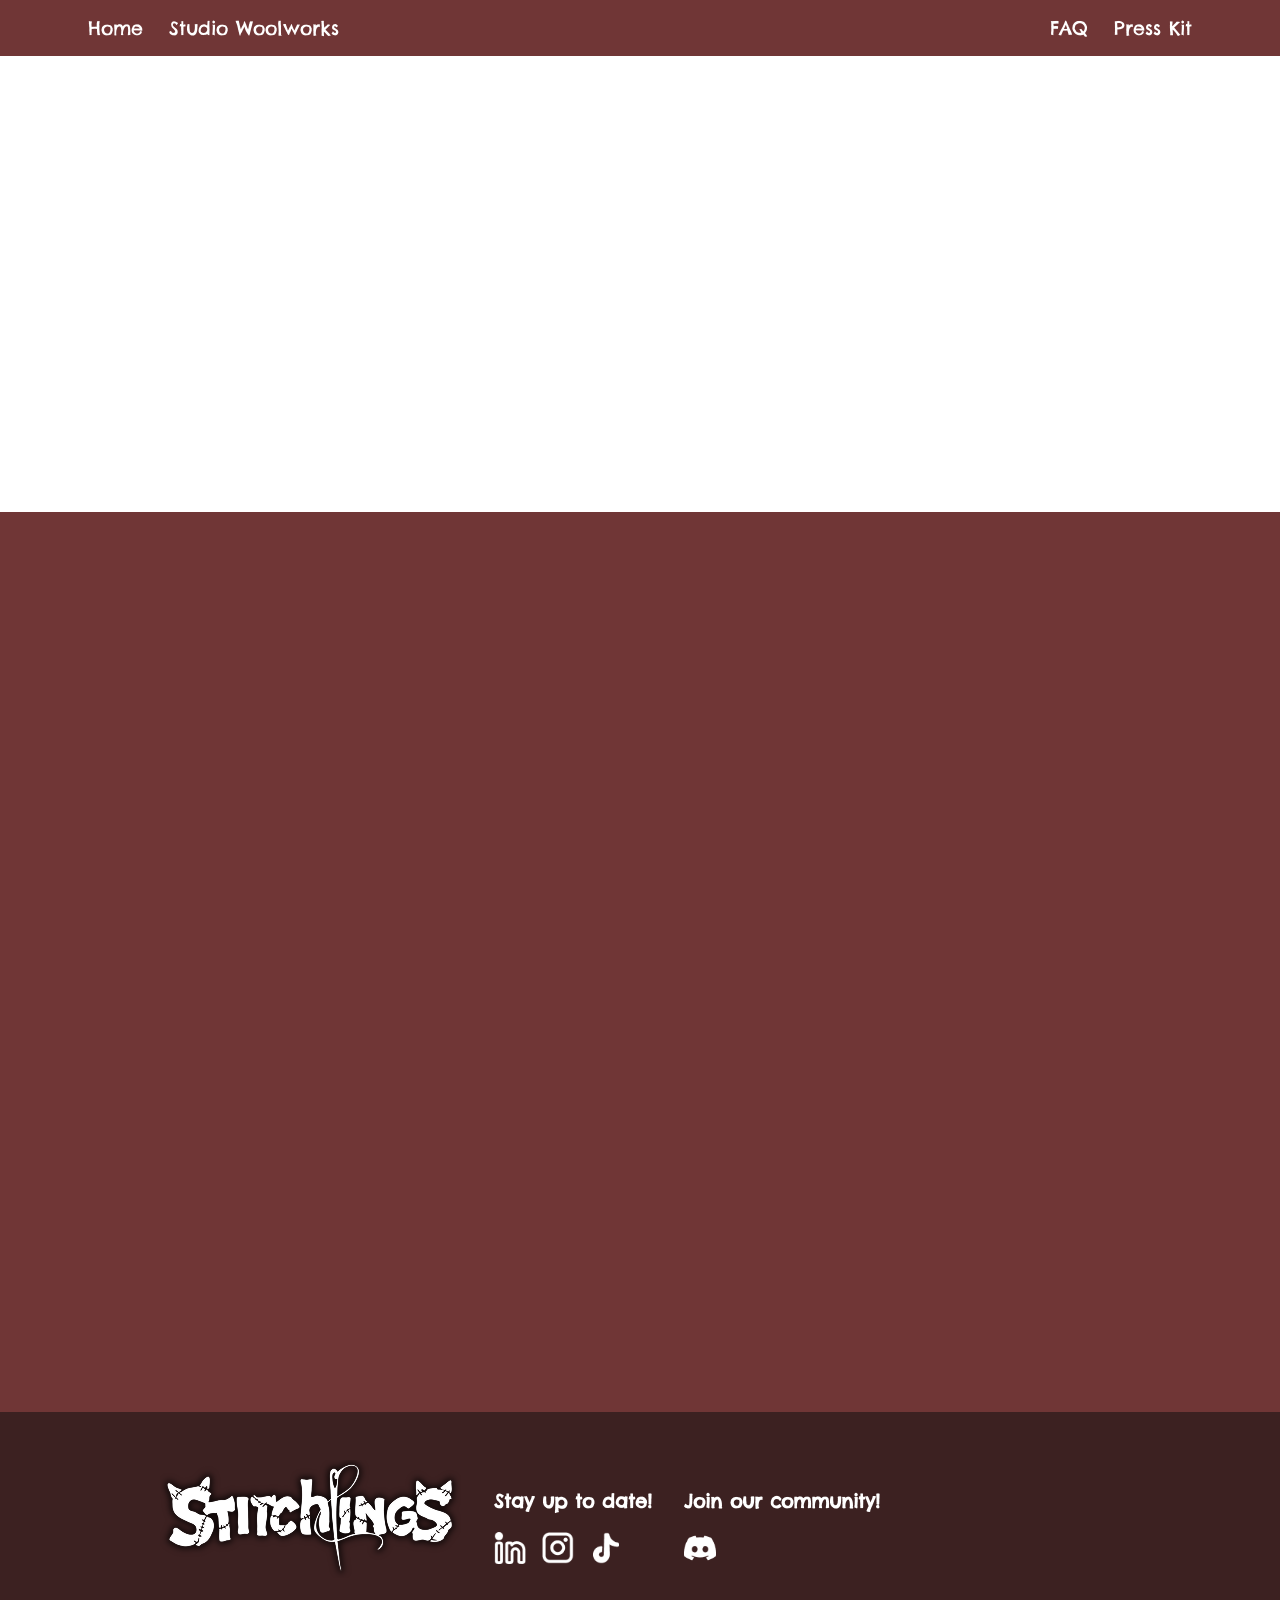
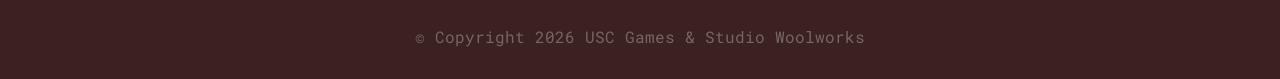
==== index.html @ 8616b94d "header, footer, parallax setup" ====
<!DOCTYPE html>
<html lang="en">

<head>
	<meta charset="UTF-8">
	<meta name="viewport" content="width=device-width, initial-scale=1.0">
	<link rel="icon" type="image/png" href="/assets/imgs/favicons/mainIcon.png">

	<link rel="stylesheet" href="/css/style.css">
	<link rel="stylesheet" href="/css/stitch.css">
	<link rel="stylesheet" href="/css/home.css">
	<script src="/js/components.js" defer></script>

	<title>Stitchlings!</title>
</head>

<body>
	<nav-bar></nav-bar>

	<div id="parallax">
		<img src="/assets/imgs/parallax/keyArt.jpg" />
	</div>

	<div id="content">
	</div>

	<stitch-footer></stitch-footer>
</body>

</html>
---- css/style.css ----
/* setting colors */
:root {
	--bg: #703636;
	--bg2: #3C2121;
	--titleText: #fffcbf;
	--bodyText: #fff;
}

/* creating fonts */
@font-face {
	font-family: 'Roboto Mono';
	src: url('/assets/fonts/RobotoMono-Italic-VariableFont_wght.ttf');
	font-weight: 100 700;
	font-style: italic;
}

@font-face {
	font-family: 'Roboto Mono';
	src: url('/assets/fonts/RobotoMono-VariableFont_wght.ttf');
	font-weight: 100 700;
	font-style: normal;
}

@font-face {
	font-family: 'Chelsea Market';
	src: url('/assets/fonts/ChelseaMarket-Regular.ttf') format('truetype');
	font-style: normal;
}

/* helpful css start */
html,
body {
	margin: 0;
	padding: 0;
}

* {
	color: var(--bodyText);
	font-family: 'Roboto Mono', Courier, monospace;
	box-sizing: border-box;
}

h1,
h2,
h3,
h4,
h5,
h6,
button {
	color: var(--titleText);
	font-family: 'Chelsea Market', Haettenschweiler, 'Arial Narrow Bold', sans-serif;
}

.row {
	display: flex;
	flex-direction: row;
	align-items: center;
}

.col {
	display: flex;
	flex-direction: column;
	align-items: center;
}
---- css/stitch.css ----
nav {
	background-color: var(--bg);
	padding: 1rem 5rem;
	justify-content: space-between;
	width: 100vw;
	position: fixed;
	z-index: 10;

	a {
		font-family: 'Chelsea Market';
		font-size: 1.2rem;
		text-decoration: none;
		margin: 0 0.5rem;
	}
}

footer {
	background-color: var(--bg2);
	padding: 3rem 10rem 1rem 10rem;
	z-index: 5;

	h3 {
		color: var(--bodyText);
	}

	&>div {
		width: 100%;
		justify-content: space-between;
		padding-right: 15rem;
	}

	&>p {
		margin-top: 3rem;
		color: rgba(255, 255, 255, 0.3);
	}

	.icons {
		align-self: flex-start;

		img {
			width: 2rem;
			margin-right: 1rem;
		}
	}
}

div#parallax {
	width: 100%;
	height: 40vw;
	z-index: -10;

	img {
		width: 100%;
		position: relative;
		z-index: inherit;
	}
}

div#content {
	background-color: var(--bg);
	padding: 5rem;
	position: relative;
	z-index: 5;

	/* testing "fake content" */
	height: 100vh;
}
---- css/home.css ----
div#parallax img {
	margin-top: -7vw;
}
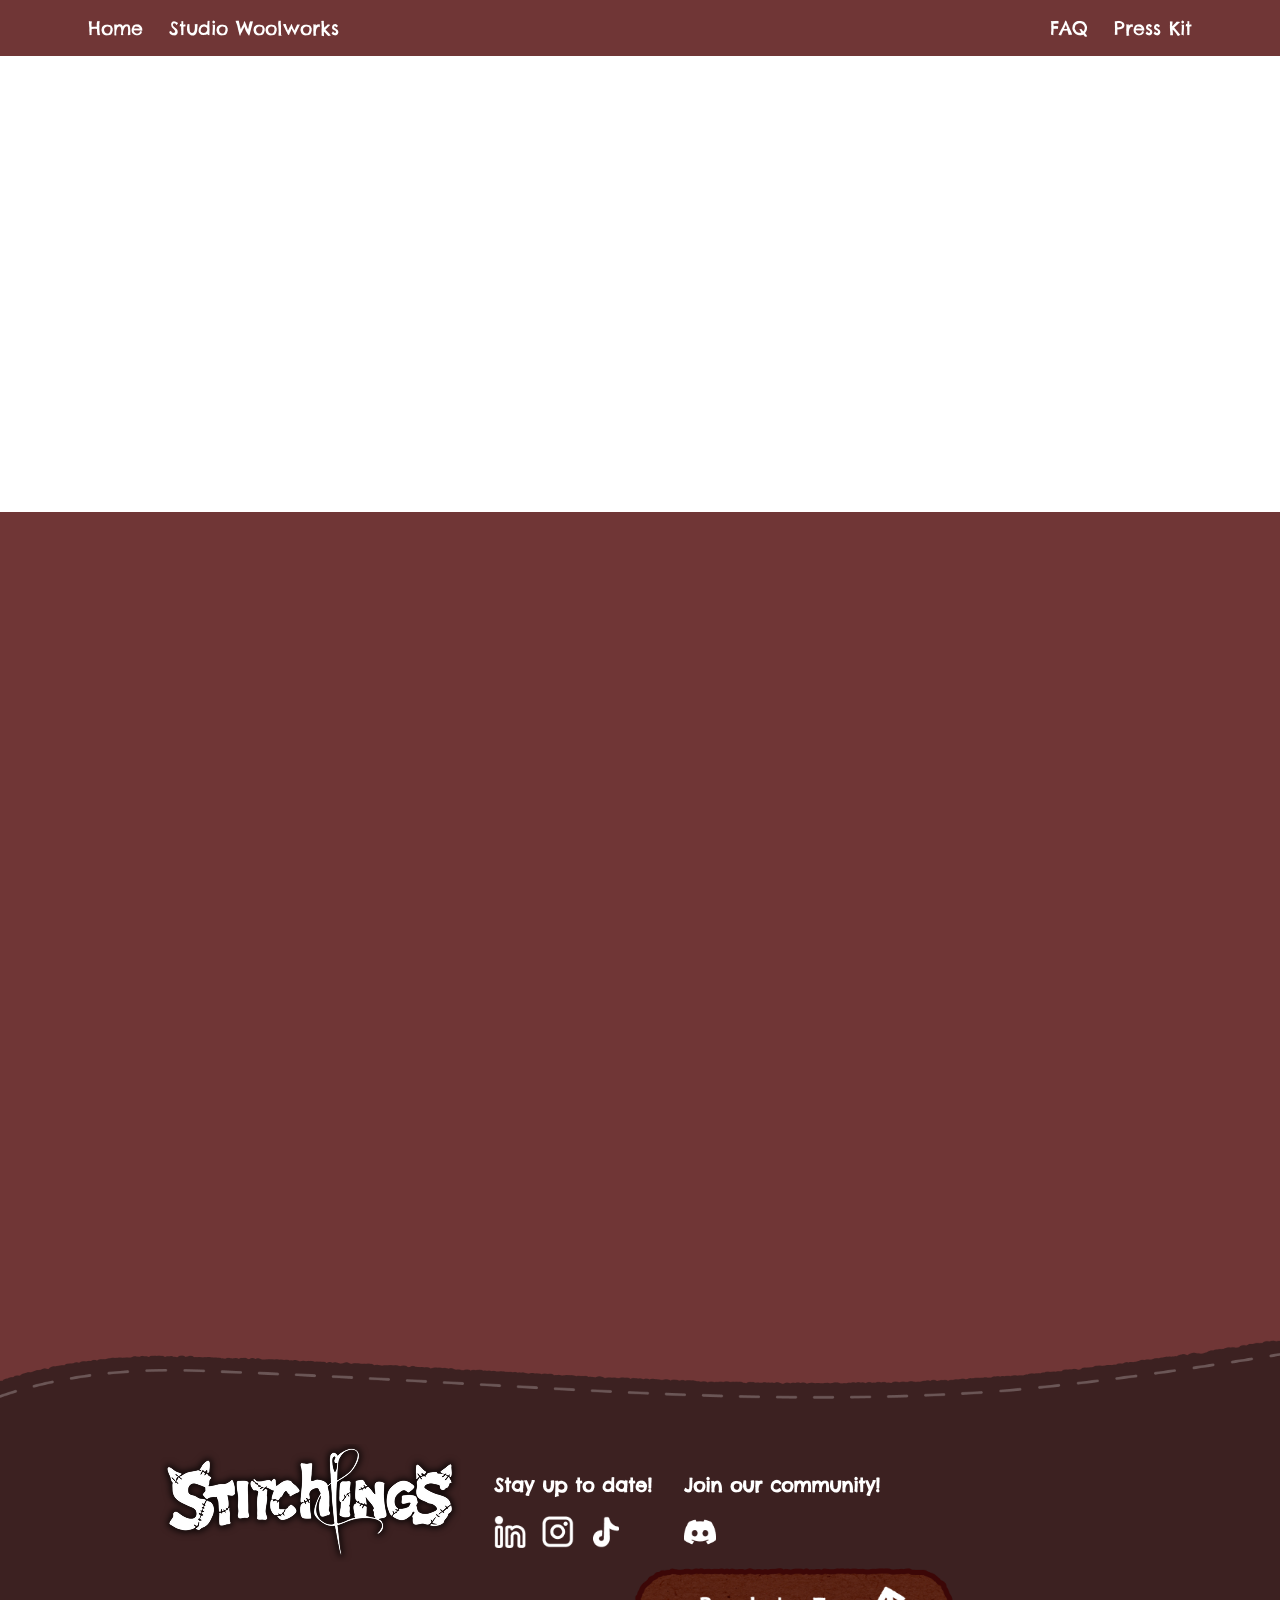
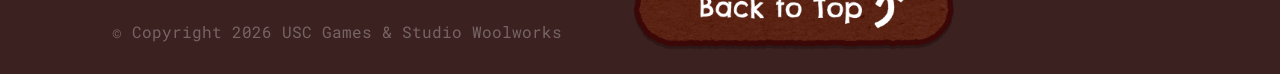
==== commit 29022c23: "footer updates (back to top, border)" ====
--- a/index.html
+++ b/index.html
@@ -4,27 +4,28 @@
 <head>
 	<meta charset="UTF-8">
 	<meta name="viewport" content="width=device-width, initial-scale=1.0">
-	<link rel="icon" type="image/png" href="/assets/imgs/favicons/mainIcon.png">
+	<link rel="icon" type="image/png" href="assets/imgs/favicons/mainIcon.png">
 
-	<link rel="stylesheet" href="/css/style.css">
-	<link rel="stylesheet" href="/css/stitch.css">
-	<link rel="stylesheet" href="/css/home.css">
-	<script src="/js/components.js" defer></script>
+	<link rel="stylesheet" href="css/style.css">
+	<link rel="stylesheet" href="css/stitch.css">
+	<link rel="stylesheet" href="css/home.css">
+	<script src="js/components.js" defer></script>
+	<script src="js/buttons.js" defer></script>
 
 	<title>Stitchlings!</title>
 </head>
 
 <body>
-	<nav-bar></nav-bar>
+	<nav-bar base></nav-bar>
 
 	<div id="parallax">
-		<img src="/assets/imgs/parallax/keyArt.jpg" />
+		<img src="assets/imgs/parallax/keyArt.jpg" />
 	</div>
 
 	<div id="content">
 	</div>
 
-	<stitch-footer></stitch-footer>
+	<stitch-footer base></stitch-footer>
 </body>
 
 </html>
--- a/css/stitch.css
+++ b/css/stitch.css
@@ -15,8 +15,9 @@
 }
 
 footer {
+	position: relative;
 	background-color: var(--bg2);
-	padding: 3rem 10rem 1rem 10rem;
+	padding: 2rem 10rem 7rem 10rem;
 	z-index: 5;
 
 	h3 {
@@ -42,6 +43,29 @@
 			margin-right: 1rem;
 		}
 	}
+
+	#back-to-top-btn {
+		position: absolute;
+		bottom: 2rem;
+		right: 15rem;
+
+		img {
+			width: 20rem;
+		}
+	}
+
+	#copyright {
+		position: absolute;
+		bottom: 1rem;
+		left: 7rem;
+	}
+
+	#footer-top {
+		position: absolute;
+		top: 0;
+		transform: translateY(-100%);
+		width: 100vw;
+	}
 }
 
 div#parallax {
@@ -64,4 +88,34 @@
 
 	/* testing "fake content" */
 	height: 100vh;
+}
+
+.sprite-swap-btn {
+	background-color: transparent;
+	border: none;
+	position: relative;
+	transition-duration: 0.3s;
+
+	img {
+		position: absolute;
+		transform: translate(-50%, -50%);
+	}
+
+	&> :last-child {
+		display: none;
+	}
+
+	&:hover> :last-child {
+		display: block;
+	}
+
+	/* animation */
+	&:hover {
+		transform: scale(1.2) rotate(5deg);
+	}
+
+	&:active {
+		scale: 0.8;
+		filter: brightness(0.8);
+	}
 }
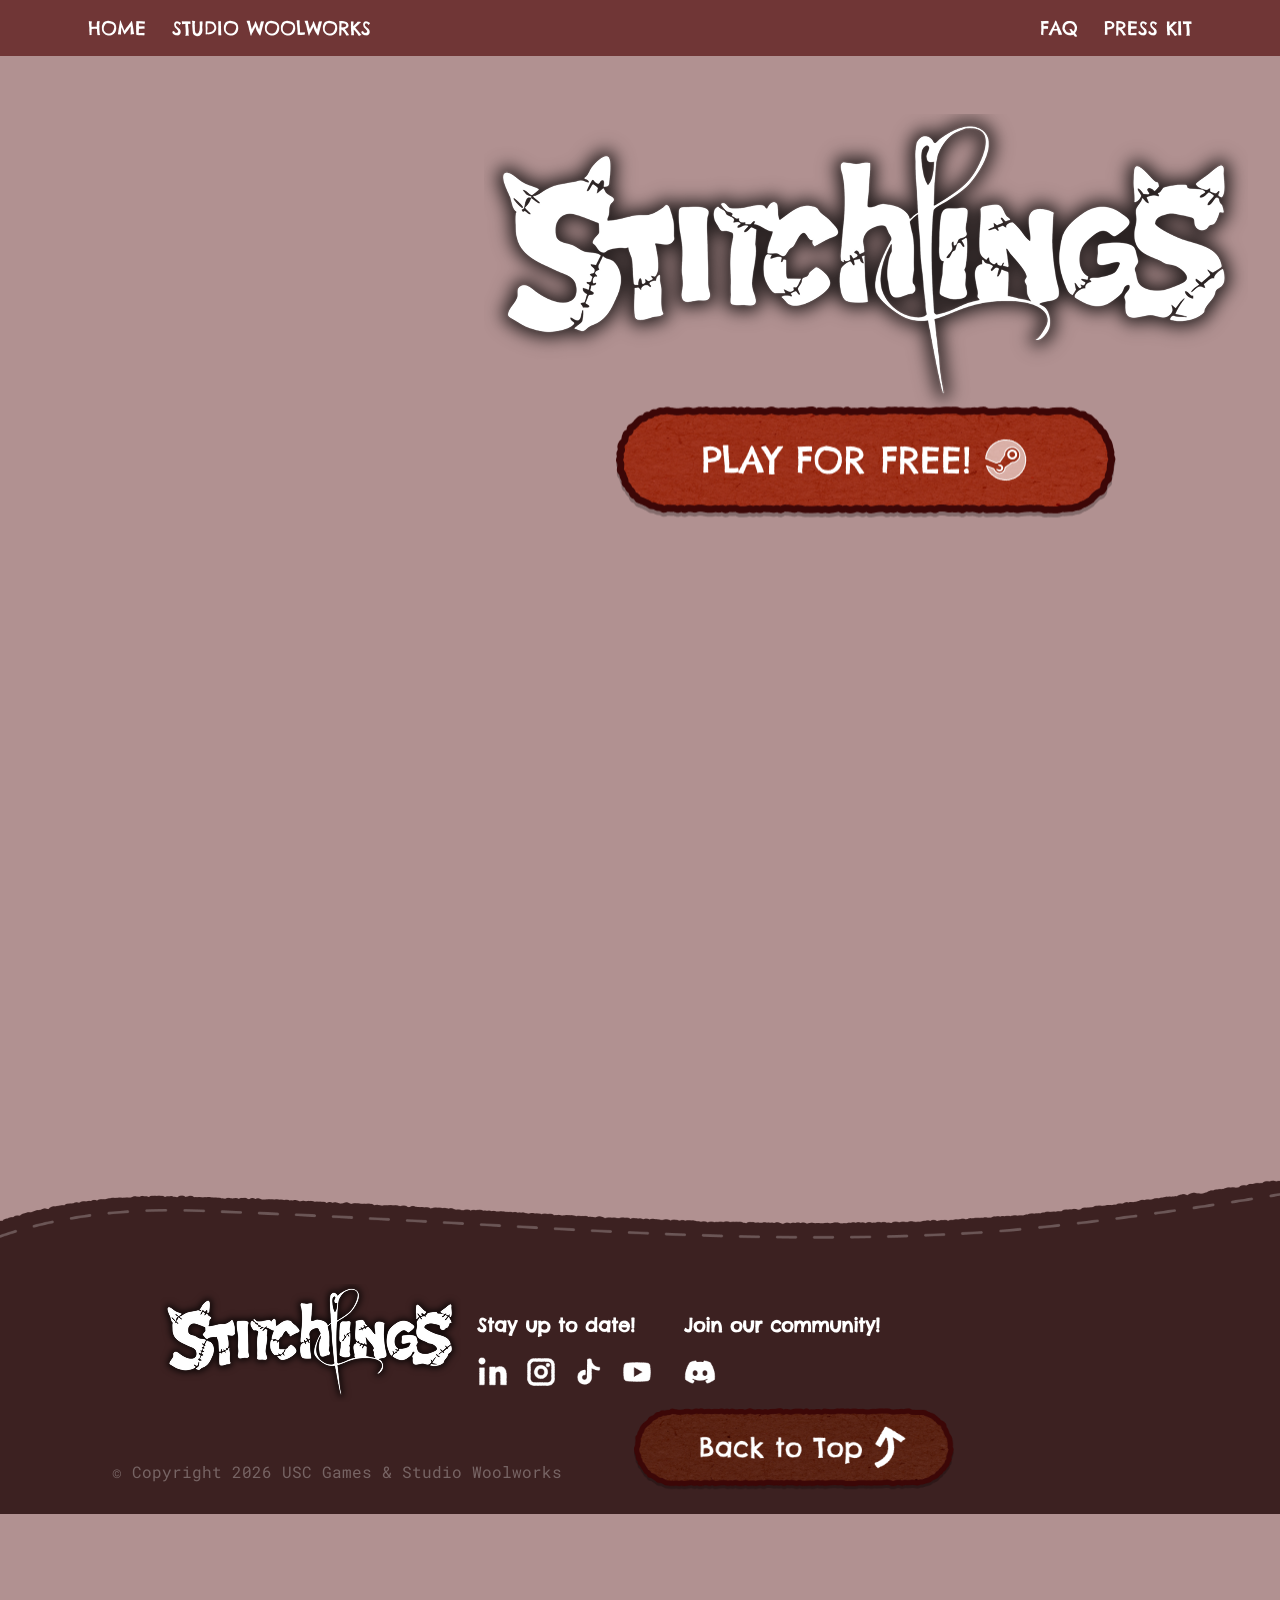
==== commit 33bec921: "nav coloring + home page header info + footer added youtube link" ====
--- a/index.html
+++ b/index.html
@@ -22,6 +22,19 @@
 		<img src="assets/imgs/parallax/keyArt.jpg" />
 	</div>
 
+	<div id="header" class="row">
+		<iframe width="560" height="315" src="https://www.youtube.com/watch?v=xlKDBxx47UQ" title="Stitchlings Trailer"
+			frameborder="0" allow="accelerometer; clipboard-write; encrypted-media; gyroscope; picture-in-picture; web-share"
+			allowfullscreen>
+		</iframe>
+		<div class="col">
+			<img src="./assets/imgs/logo.png" alt="logo" class="logo" />
+			<a href="https://store.steampowered.com/app/4200560/Stitchlings/" target="_blank">
+				<sprite-btn id="play-btn" imgId="play" base></sprite-btn>
+			</a>
+		</div>
+	</div>
+
 	<div id="content">
 	</div>
 
--- a/css/stitch.css
+++ b/css/stitch.css
@@ -1,3 +1,11 @@
+#content {
+	background-color: transparent !important;
+	background-image: url("../assets/imgs/parallax/bg.png");
+	background-size: 100% auto;
+	background-repeat: no-repeat;
+	margin-top: -10rem;
+}
+
 nav {
 	background-color: var(--bg);
 	padding: 1rem 5rem;
@@ -12,6 +20,10 @@
 		text-decoration: none;
 		margin: 0 0.5rem;
 	}
+
+	a.active {
+		color: #FF6565;
+	}
 }
 
 footer {
@@ -21,6 +33,7 @@
 	z-index: 5;
 
 	h3 {
+		margin-right: auto;
 		color: var(--bodyText);
 	}
 
@@ -95,6 +108,8 @@
 	border: none;
 	position: relative;
 	transition-duration: 0.3s;
+	width: fit-content;
+	height: fit-content;
 
 	img {
 		position: absolute;
--- a/css/home.css
+++ b/css/home.css
@@ -1,3 +1,29 @@
 div#parallax img {
 	margin-top: -7vw;
+}
+
+div#parallax::before {
+	content: "";
+	position: absolute;
+	height: 200vh;
+	inset: 0;
+	background: #7036368b;
+}
+
+div#header {
+	position: absolute;
+	width: 100vw;
+	inset: 0;
+	margin-top: -20rem;
+	padding: 0 2rem;
+	justify-content: space-between;
+
+	iframe {
+		margin-left: 2rem;
+	}
+
+	div.col {
+		height: 22rem;
+		justify-content: space-between;
+	}
 }
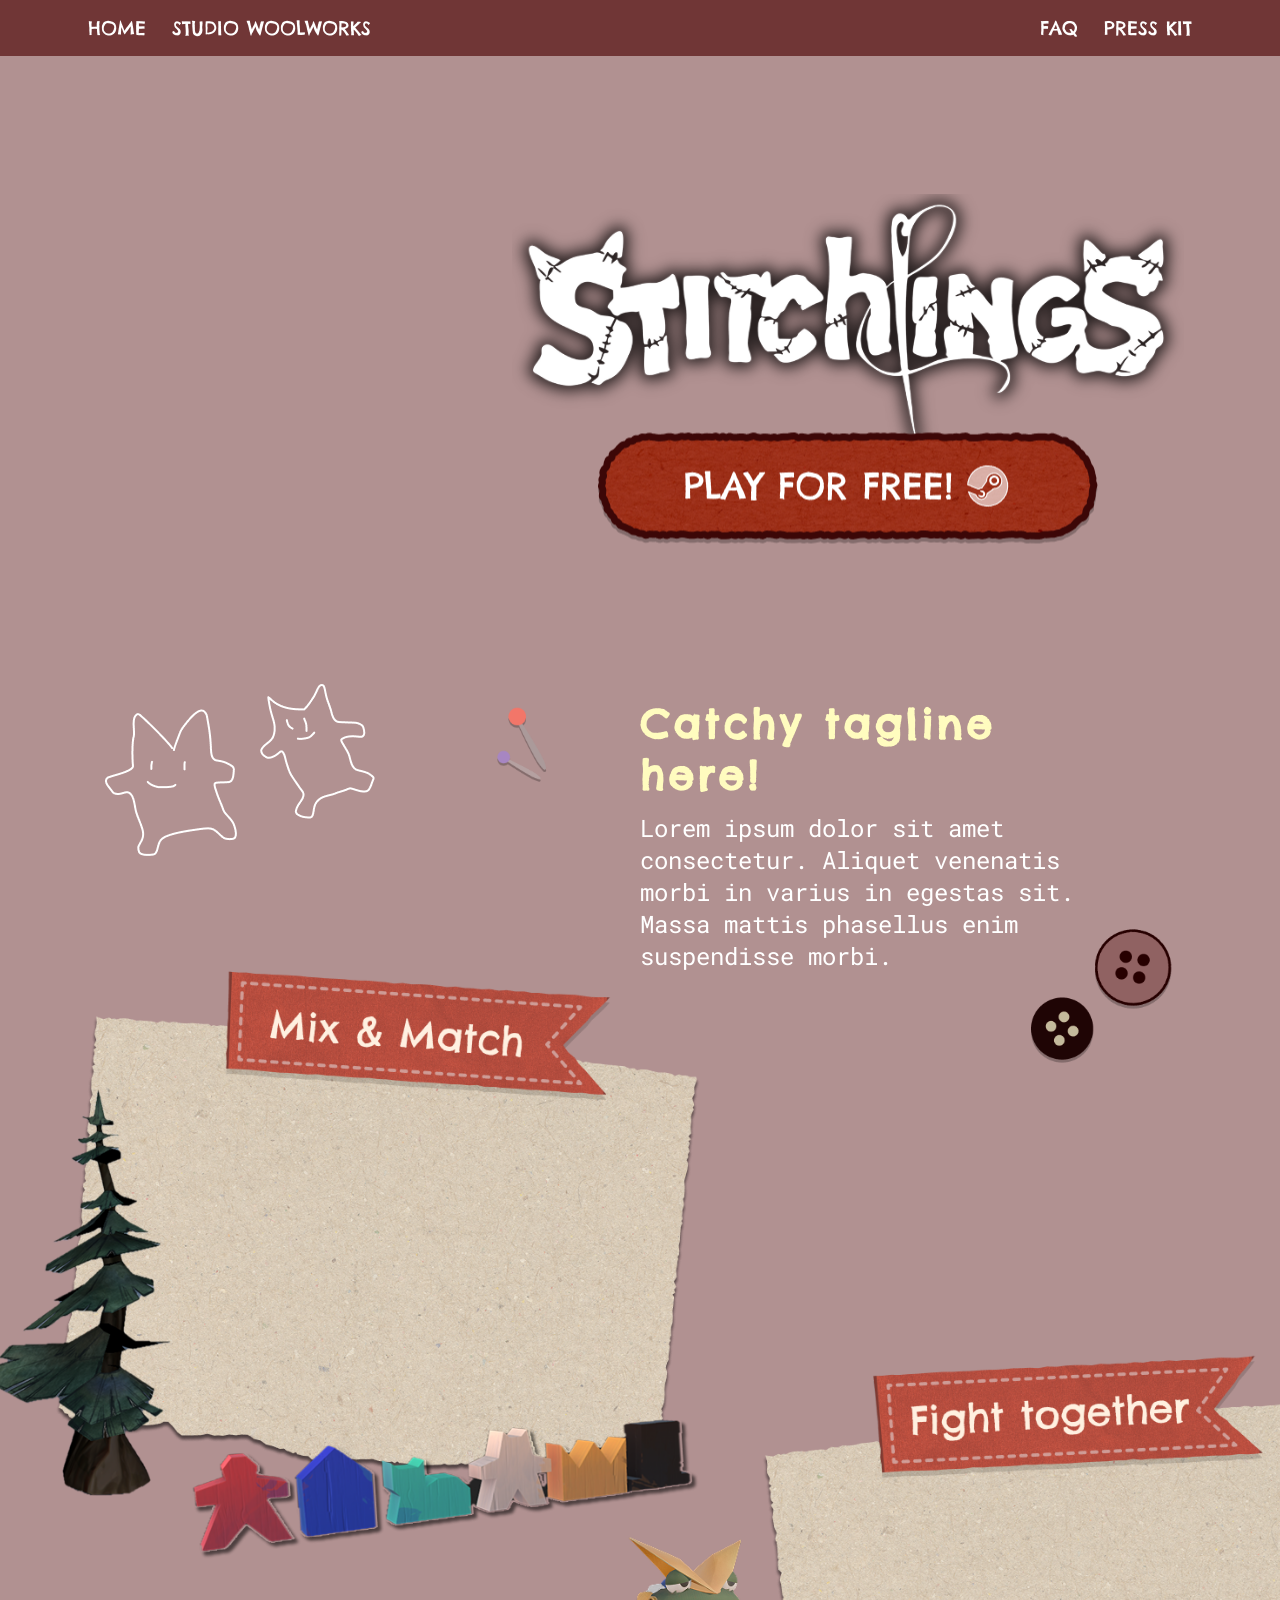
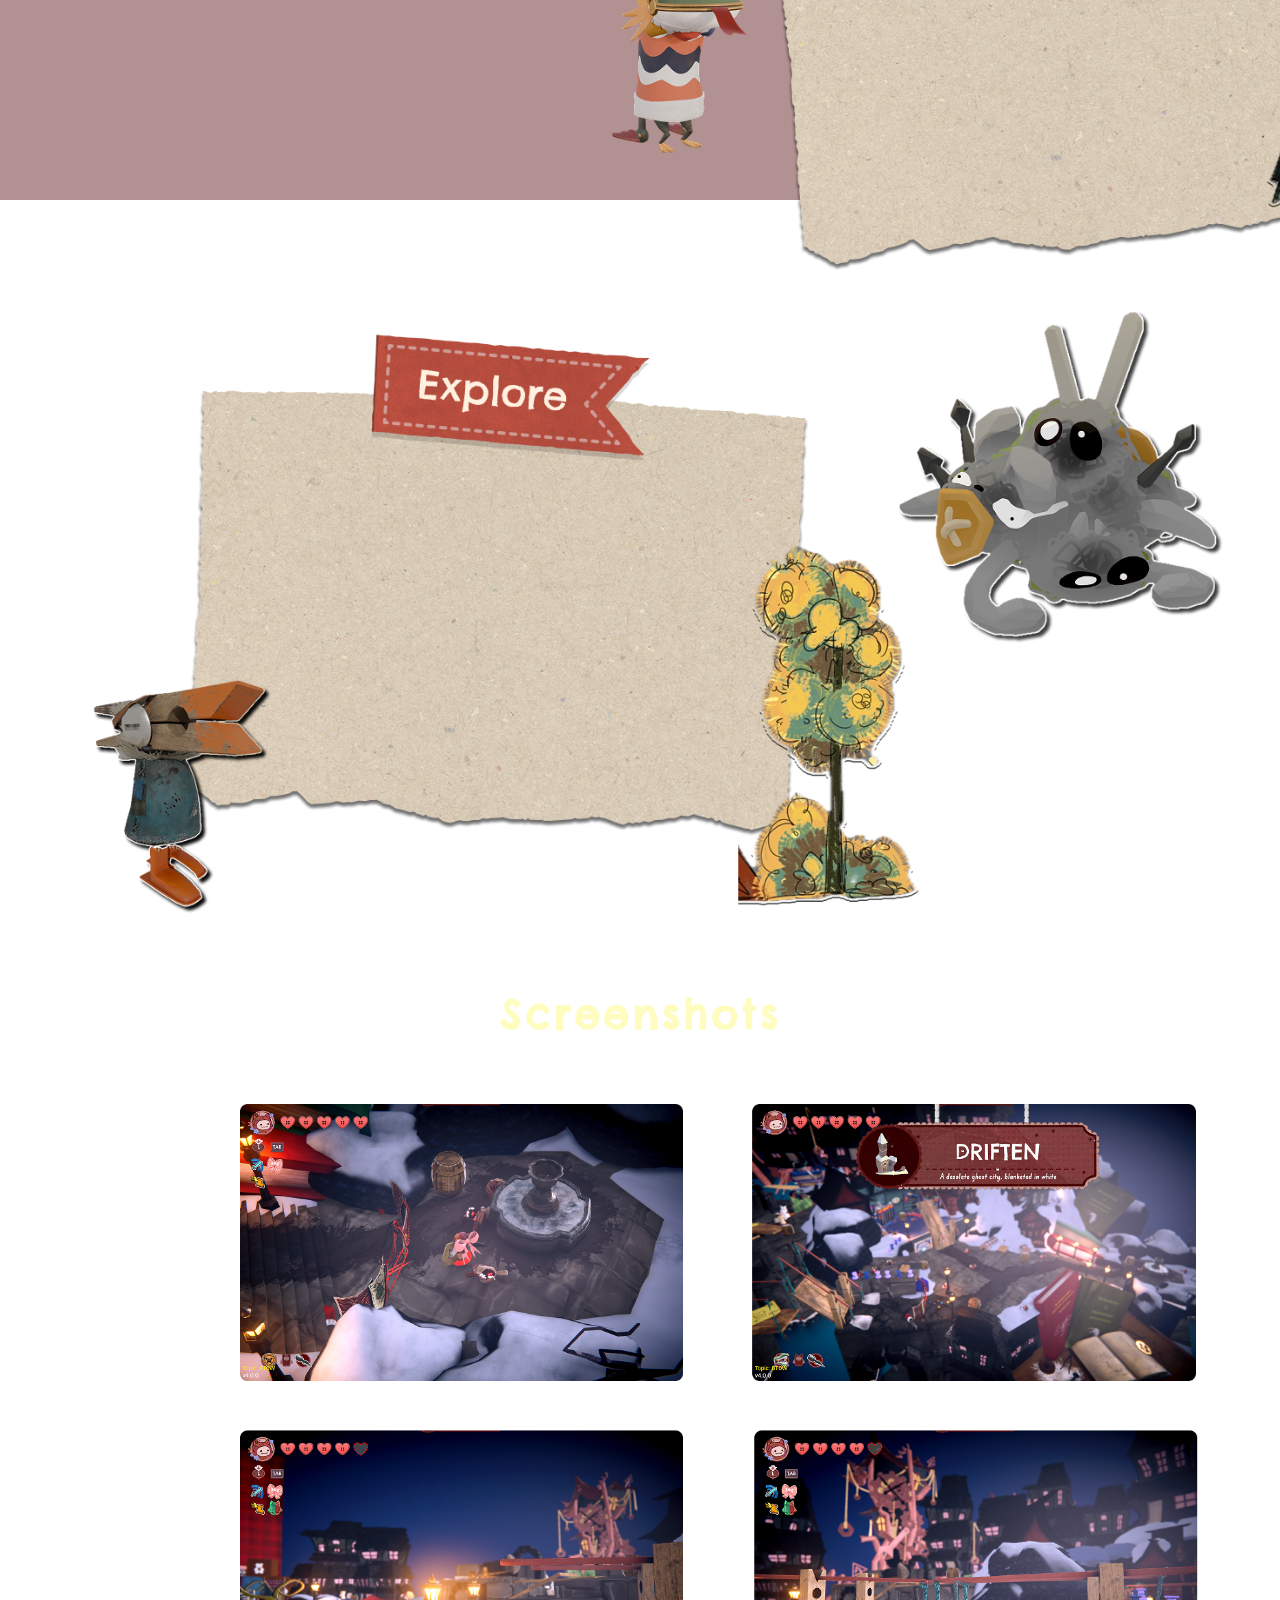
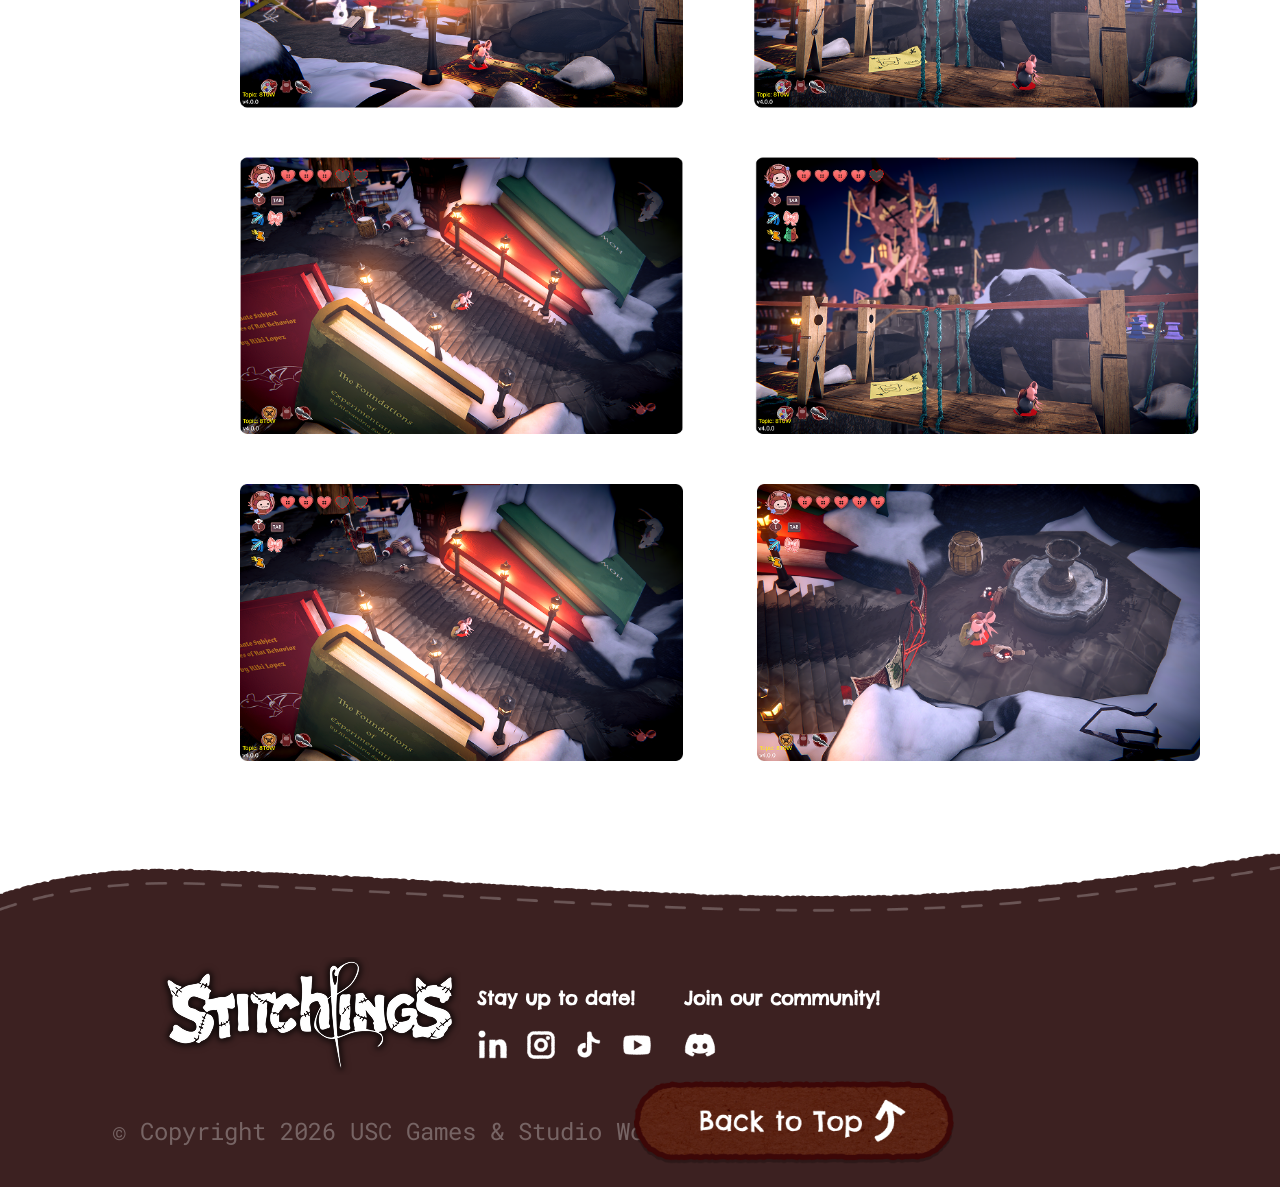
==== commit 7bf134d8: "content for homepage yippe" ====
--- a/index.html
+++ b/index.html
@@ -23,10 +23,16 @@
 	</div>
 
 	<div id="header" class="row">
-		<iframe width="560" height="315" src="https://www.youtube.com/watch?v=xlKDBxx47UQ" title="Stitchlings Trailer"
-			frameborder="0" allow="accelerometer; clipboard-write; encrypted-media; gyroscope; picture-in-picture; web-share"
-			allowfullscreen>
-		</iframe>
+		<div class="left-col">
+			<iframe width="560" height="315" src="https://www.youtube.com/watch?v=xlKDBxx47UQ"
+				title="Stitchlings Trailer" frameborder="0"
+				allow="accelerometer; clipboard-write; encrypted-media; gyroscope; picture-in-picture; web-share"
+				allowfullscreen>
+			</iframe>
+		</div>
+
+		<img src="./assets/imgs/homepage/stitchlings.png" alt="stitchlings-sketch" class="sketch" />
+
 		<div class="col">
 			<img src="./assets/imgs/logo.png" alt="logo" class="logo" />
 			<a href="https://store.steampowered.com/app/4200560/Stitchlings/" target="_blank">
@@ -36,6 +42,19 @@
 	</div>
 
 	<div id="content">
+		<div id="tagline">
+			<h1>Catchy tagline here! </h1>
+			<p>Lorem ipsum dolor sit amet consectetur. Aliquet venenatis morbi in varius in egestas sit. Massa mattis
+				phasellus enim suspendisse morbi.</p>
+		</div>
+
+		<img src="./assets/imgs/homepage/decorations.png" alt="deco" class="deco" />
+		<img src="./assets/imgs/homepage/features.png" alt="features" class="features" />
+
+		<h1 id="screenshotsTitle">Screenshots</h1>
+		<div id="screenshots">
+			<img src="./assets/imgs/homepage/screenshots.png" alt="screenshots" class="screenImg">
+		</div>
 	</div>
 
 	<stitch-footer base></stitch-footer>
--- a/css/stitch.css
+++ b/css/stitch.css
@@ -1,9 +1,14 @@
-#content {
+div#content {
 	background-color: transparent !important;
-	background-image: url("../assets/imgs/parallax/bg.png");
 	background-size: 100% auto;
 	background-repeat: no-repeat;
-	margin-top: -10rem;
+
+	padding: 15vw;
+	position: relative;
+	z-index: 5;
+
+	padding-bottom: 10rem;
+	padding-top: 20rem;
 }
 
 nav {
@@ -93,16 +98,6 @@
 	}
 }
 
-div#content {
-	background-color: var(--bg);
-	padding: 5rem;
-	position: relative;
-	z-index: 5;
-
-	/* testing "fake content" */
-	height: 100vh;
-}
-
 .sprite-swap-btn {
 	background-color: transparent;
 	border: none;
--- a/css/home.css
+++ b/css/home.css
@@ -1,3 +1,8 @@
+#content {
+	background-image: url("../assets/imgs/parallax/bg.png");
+	margin-top: -10rem;
+}
+
 div#parallax img {
 	margin-top: -7vw;
 }
@@ -19,11 +24,75 @@
 	justify-content: space-between;
 
 	iframe {
-		margin-left: 2rem;
+		width: 36rem;
+		height: 22rem;
+		position: absolute;
 	}
 
 	div.col {
-		height: 22rem;
+		height: 12rem;
 		justify-content: space-between;
+		margin-right: 4rem;
 	}
+}
+
+.left-col {
+	margin-left: 4rem;
+	margin-top: -8rem;
+}
+
+.sketch {
+	position: relative;
+	z-index: 10;
+	margin-left: -8rem;
+	margin-top: 60rem;
+}
+
+.logo {
+	width: 42rem;
+	height: 18rem;
+}
+
+#play-btn {
+	padding-top: 2rem;
+}
+
+.features {
+	position: relative;
+	width: 98rem;
+	margin-left: -16rem;
+	margin-top: -8rem;
+}
+
+div#tagline {
+	margin-left: auto;
+	width: 50%;
+}
+
+.deco {
+	position: relative;
+	width: 44rem;
+	margin-top: -19rem;
+	margin-right: -6rem;
+	float: right;
+}
+
+#screenshotsTitle {
+	text-align: center;
+	margin: 4rem;
+}
+
+.screenImg {
+	width: 60rem;
+	margin-left: 3rem;
+}
+
+p {
+	font-size: 24px;
+	margin-top: -1rem;
+}
+
+h1 {
+	font-size: 40px;
+	letter-spacing: 4px;
 }
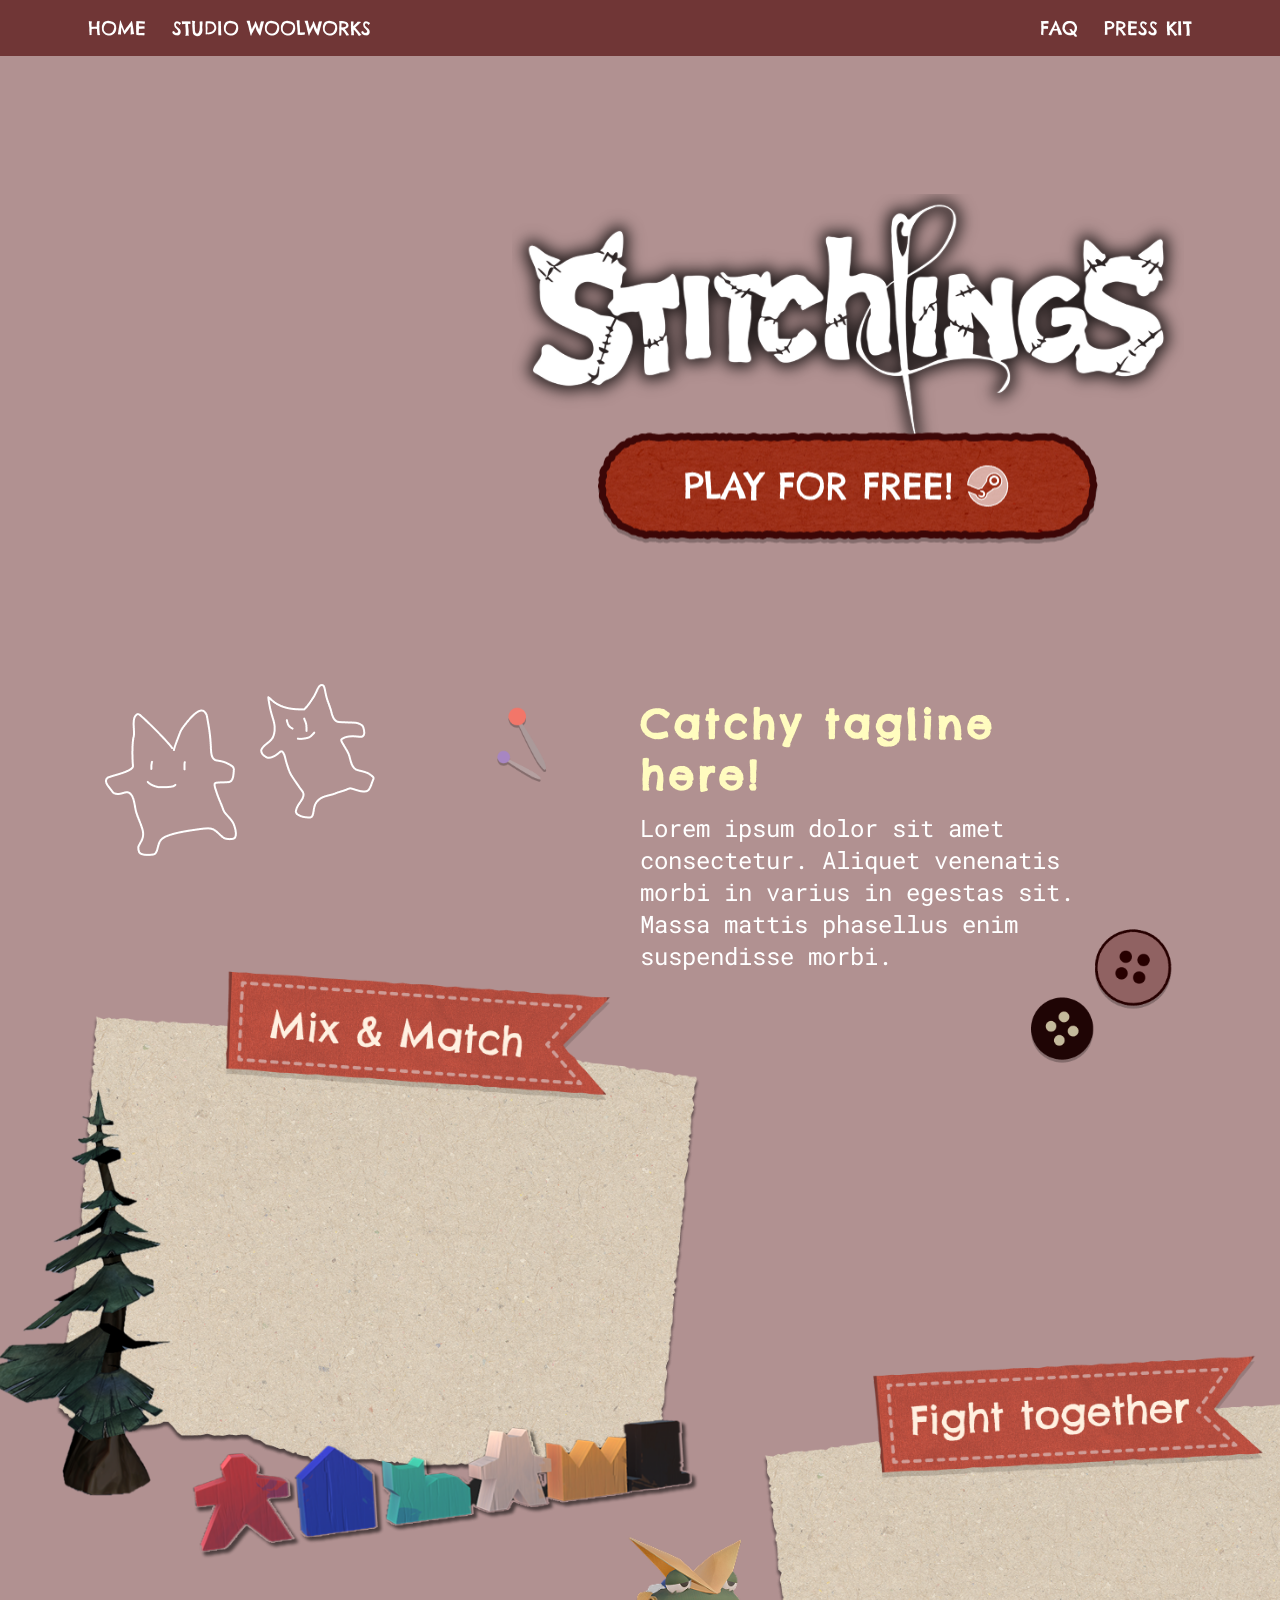
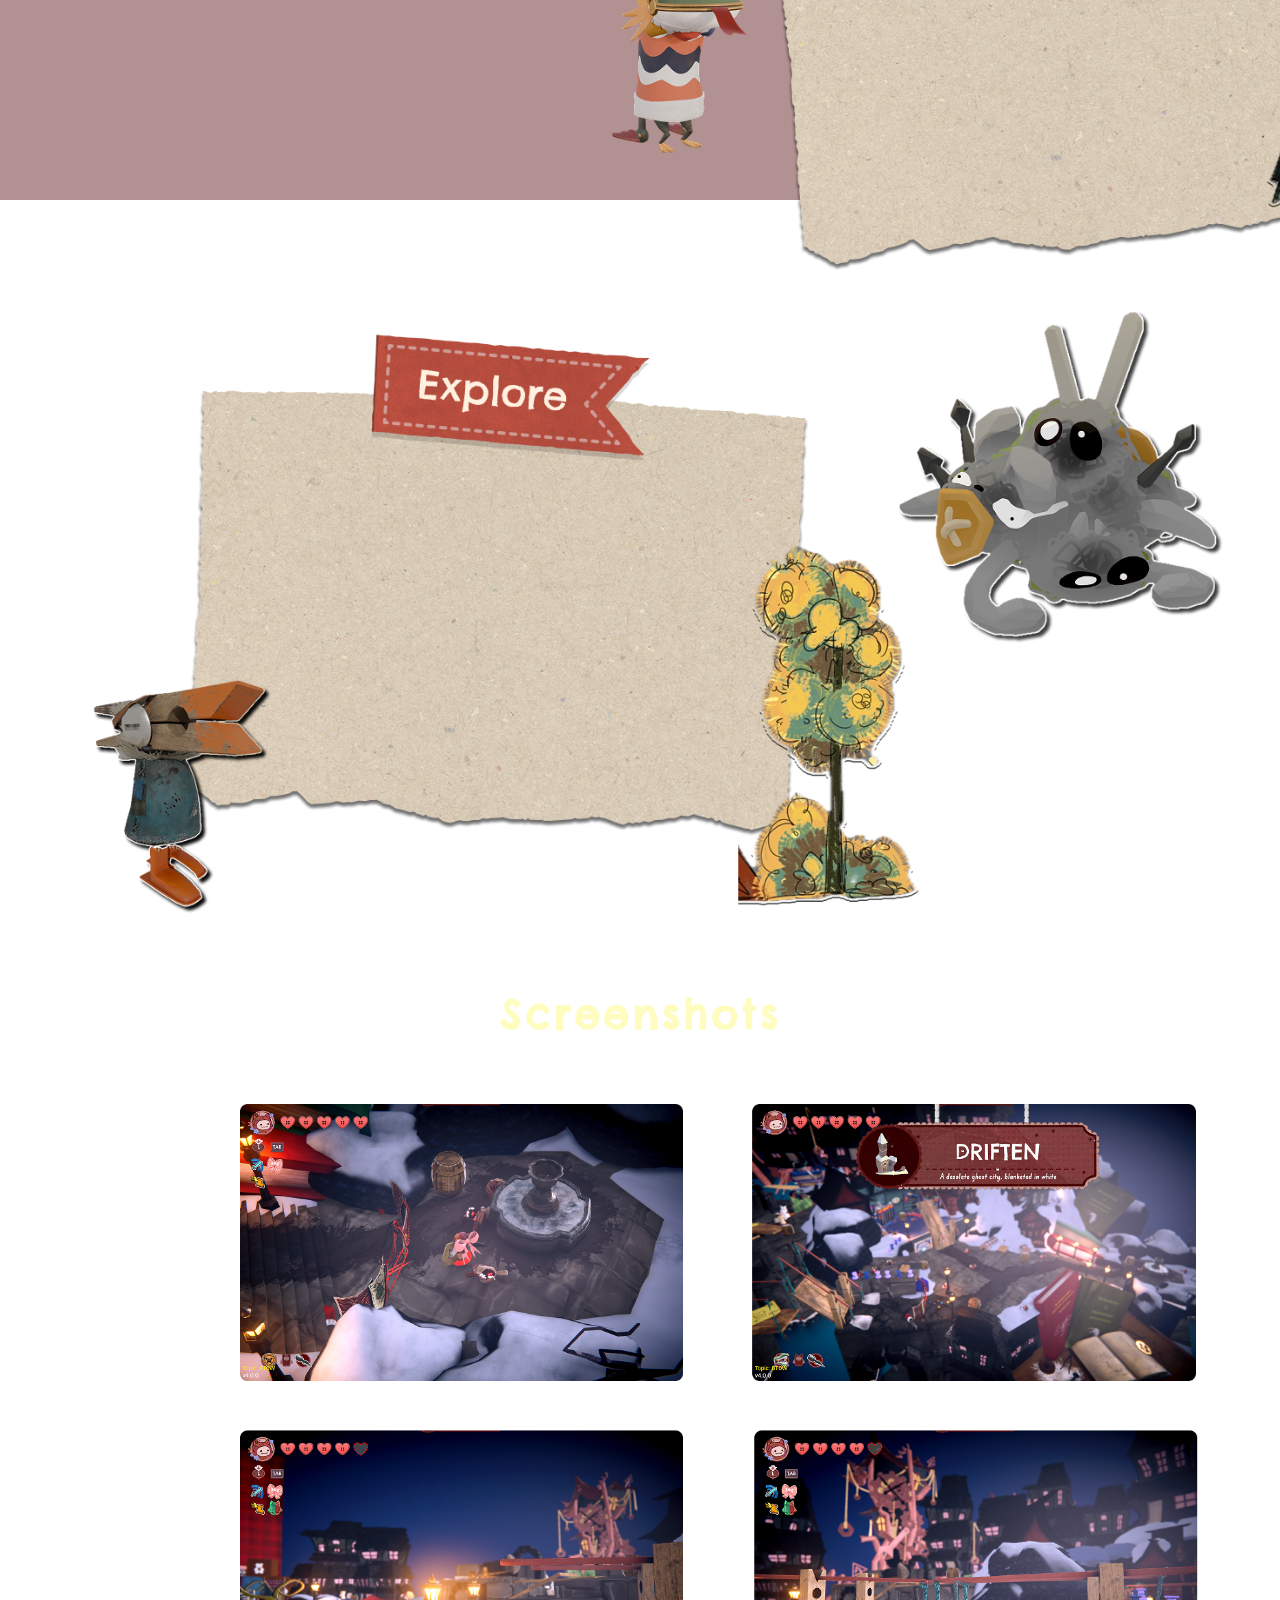
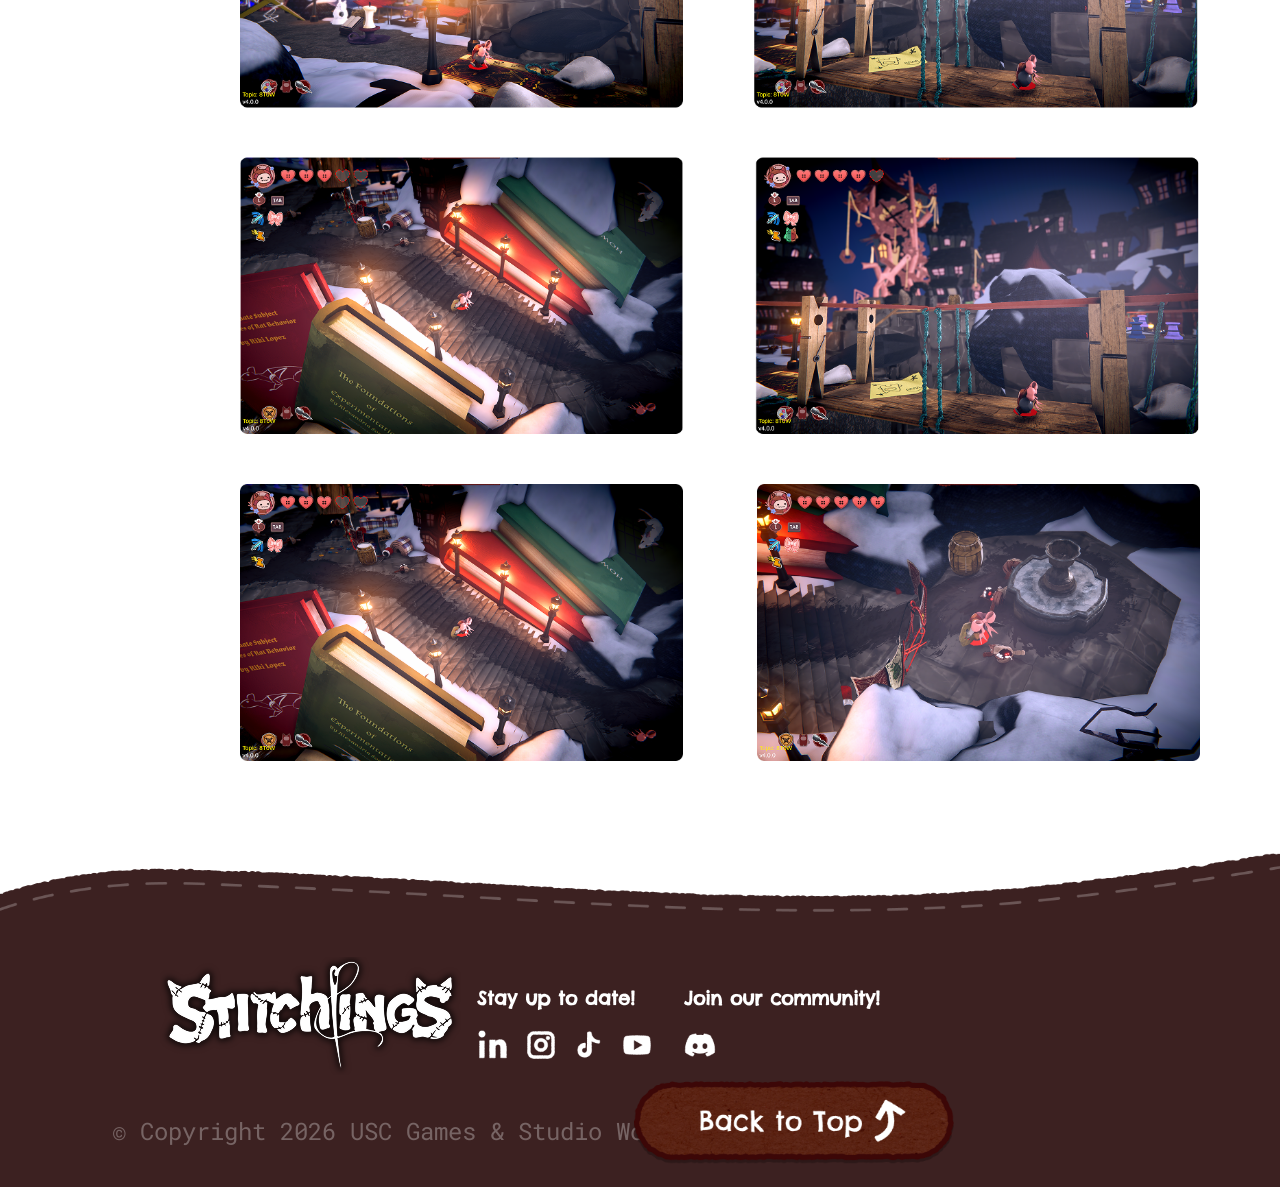
==== commit 4eca4115: "fixing iframe" ====
--- a/index.html
+++ b/index.html
@@ -24,10 +24,10 @@
 
 	<div id="header" class="row">
 		<div class="left-col">
-			<iframe width="560" height="315" src="https://www.youtube.com/watch?v=xlKDBxx47UQ"
+			<iframe width="560" height="315" src="https://www.youtube.com/embed/xlKDBxx47UQ?si=orccsNY2ltN-rvkh"
 				title="Stitchlings Trailer" frameborder="0"
-				allow="accelerometer; clipboard-write; encrypted-media; gyroscope; picture-in-picture; web-share"
-				allowfullscreen>
+				allow="accelerometer; autoplay; clipboard-write; encrypted-media; gyroscope; picture-in-picture; web-share"
+				referrerpolicy="strict-origin-when-cross-origin" allowfullscreen>
 			</iframe>
 		</div>
 
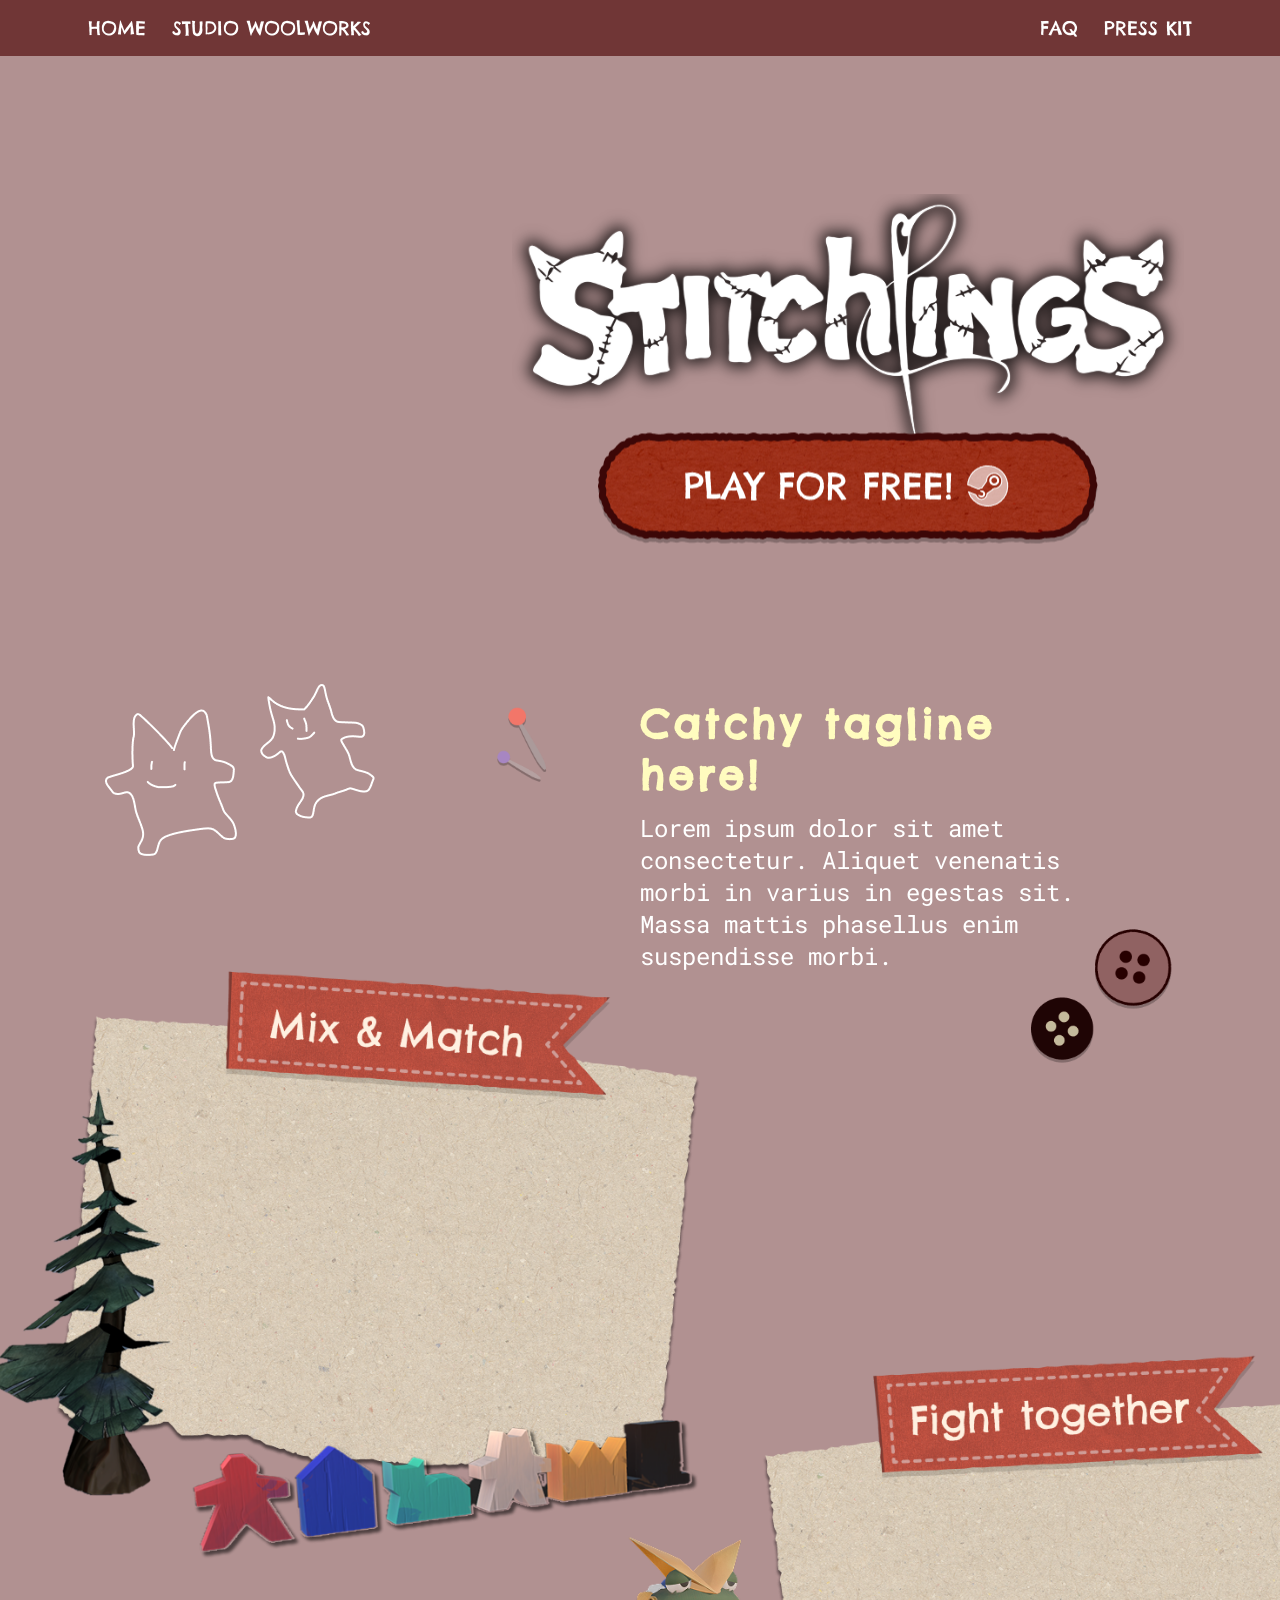
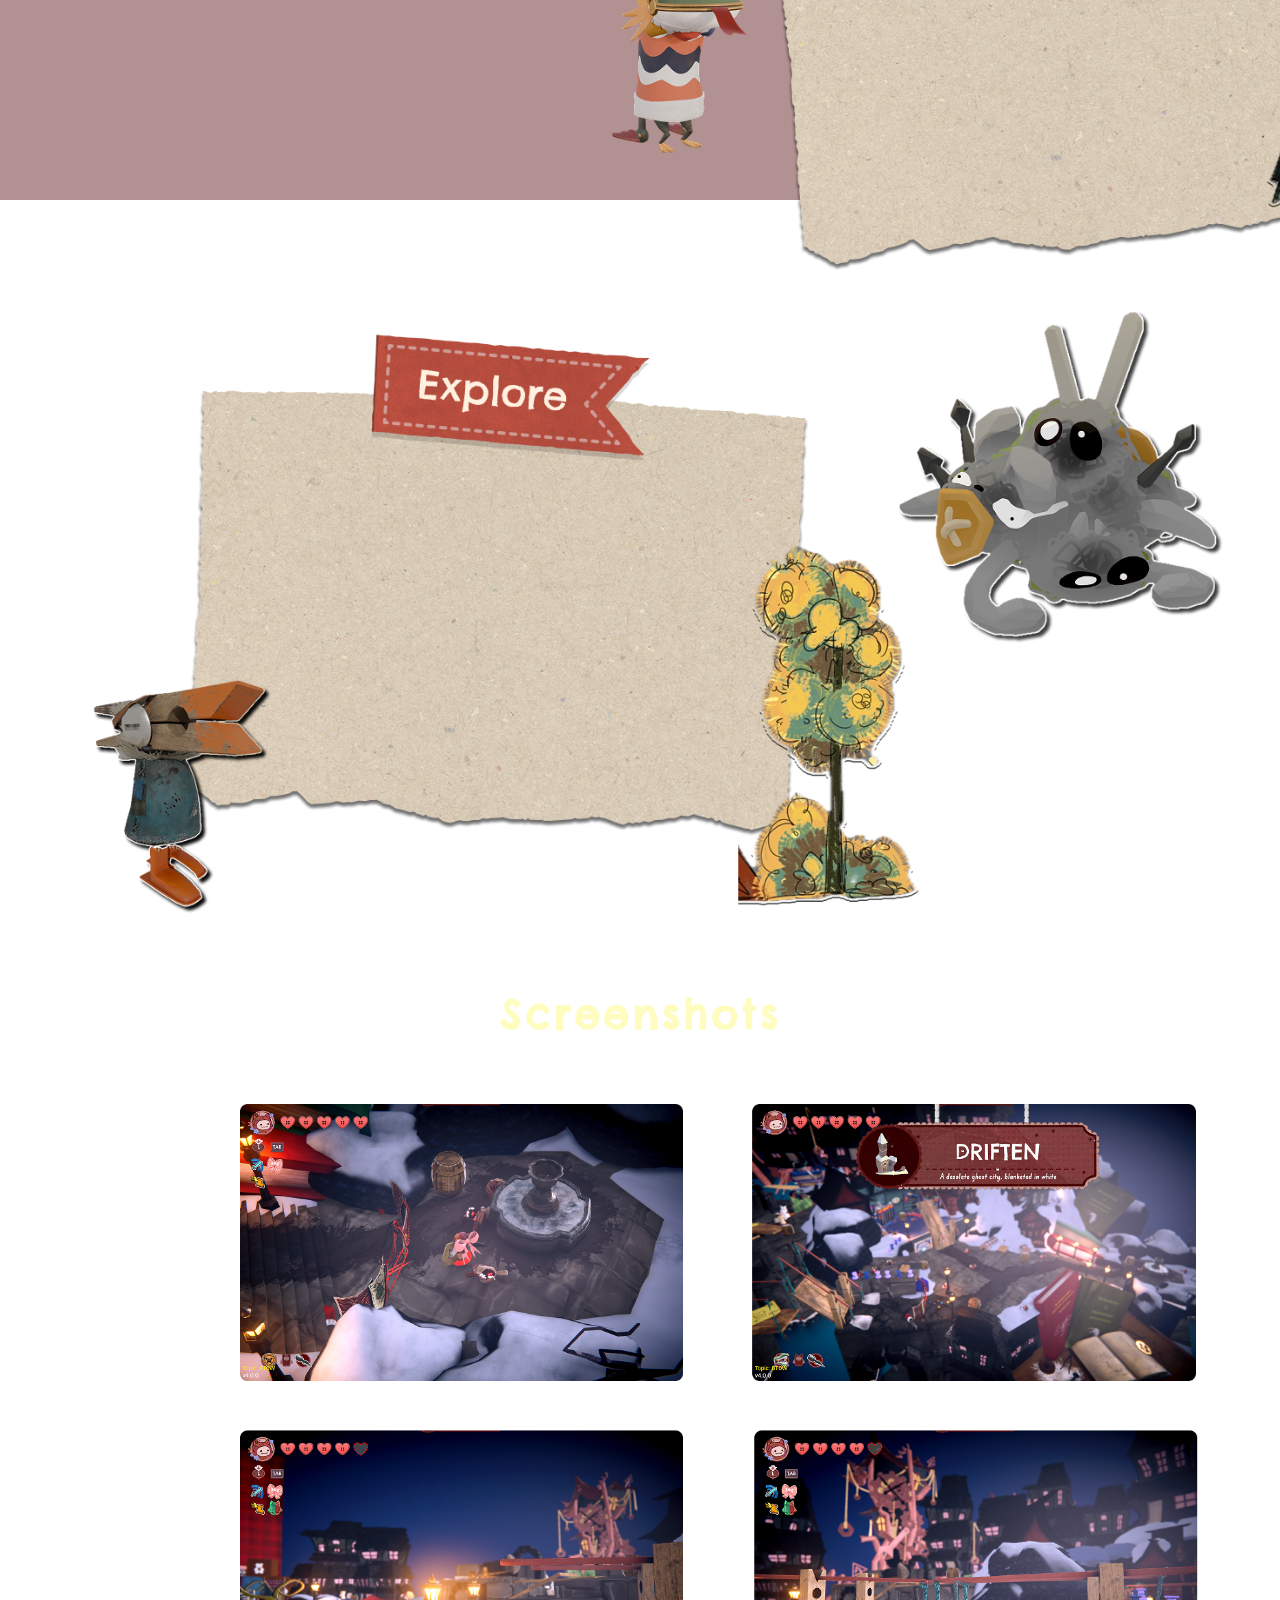
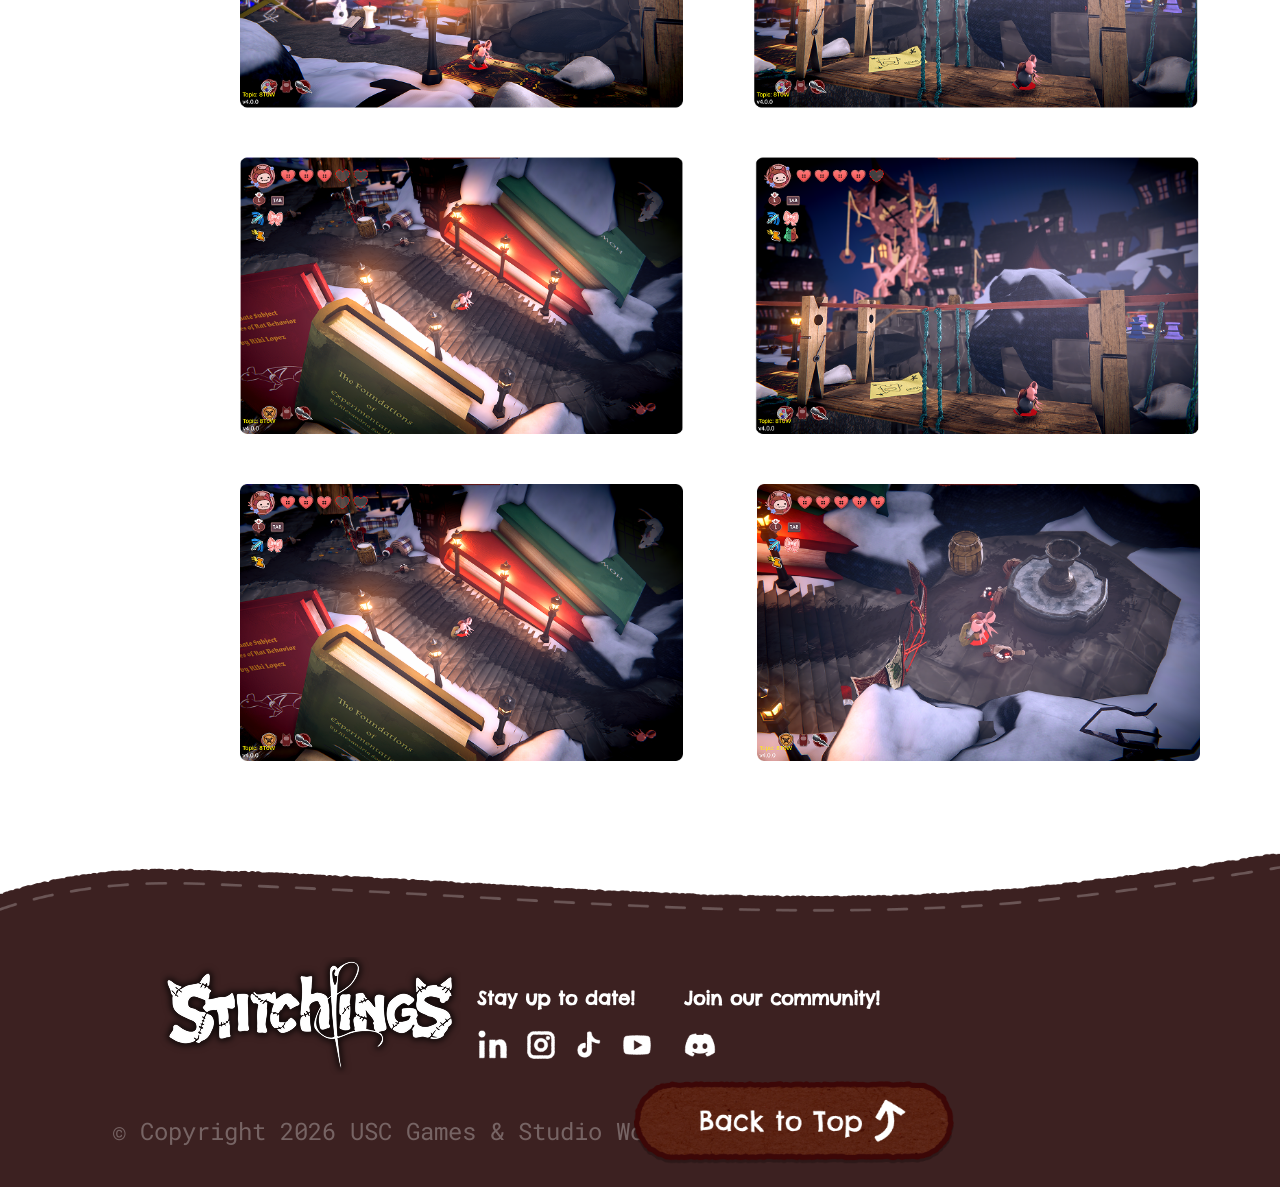
==== commit 9f04a5e1: "nvm iframe tingz </3" ====
--- a/css/home.css
+++ b/css/home.css
@@ -38,7 +38,7 @@
 
 .left-col {
 	margin-left: 4rem;
-	margin-top: -8rem;
+	margin-top: -10rem;
 }
 
 .sketch {
